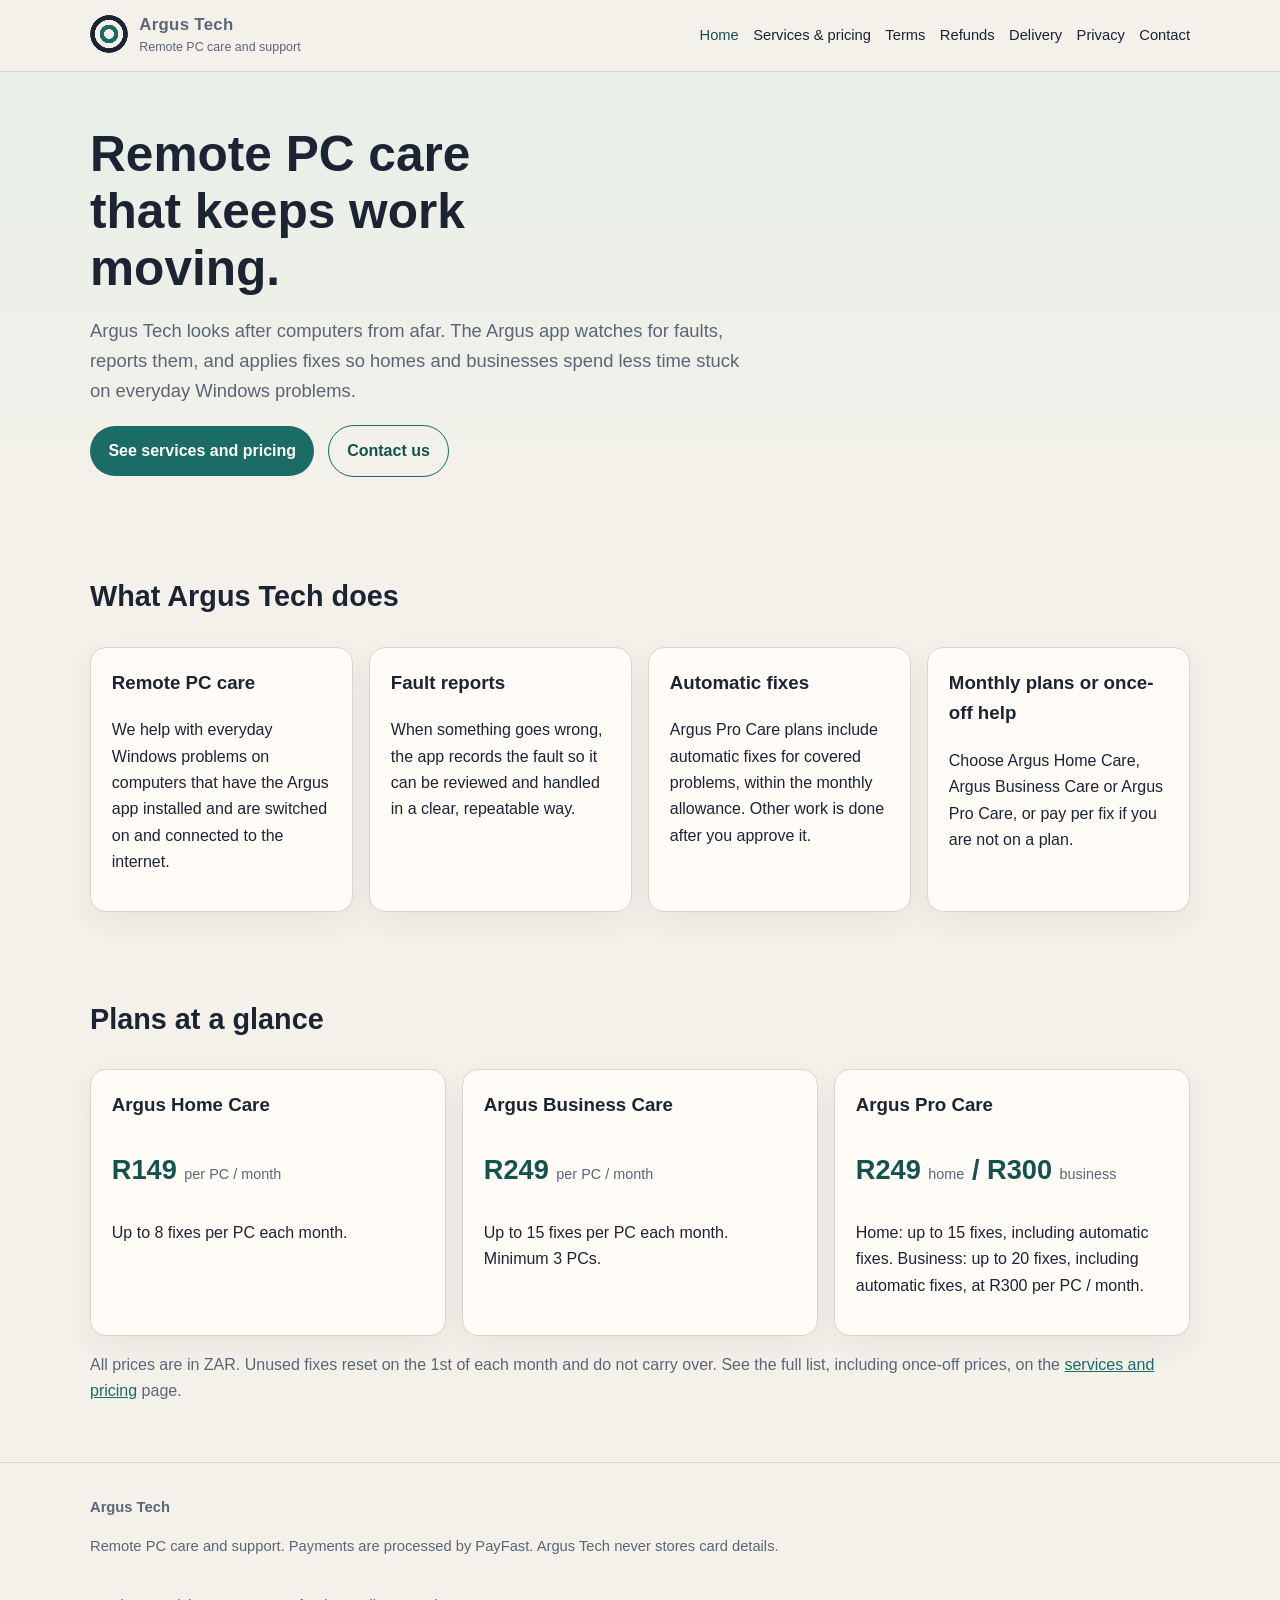
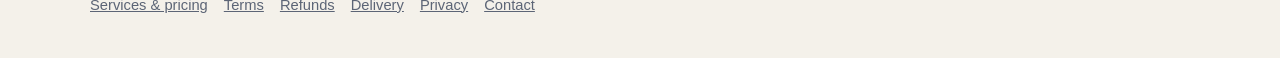
==== index.html @ 2437c5ed "Argus Tech website" ====
<!DOCTYPE html>
<html lang="en">
<head>
  <meta charset="utf-8">
  <meta name="viewport" content="width=device-width, initial-scale=1">
  <title>Home · Argus Tech</title>
  <meta name="description" content="Argus Tech provides remote PC care and support, fault reports, automatic fixes on Pro Care plans, and monthly or once-off help.">
  <meta name="robots" content="index,follow">
  <link rel="stylesheet" href="styles.css">
  <link rel="icon" href="favicon.svg" type="image/svg+xml">
</head>
<body>
  <header>
    <div class="wrap nav">
      <a class="brand" href="index.html">
        <span class="mark" aria-hidden="true"></span>
        <span><strong>Argus Tech</strong><span>Remote PC care and support</span></span>
      </a>
      <nav aria-label="Main"><ul><li><a href="index.html" aria-current="page">Home</a></li><li><a href="services.html">Services & pricing</a></li><li><a href="terms.html">Terms</a></li><li><a href="refunds.html">Refunds</a></li><li><a href="delivery.html">Delivery</a></li><li><a href="privacy.html">Privacy</a></li><li><a href="contact.html">Contact</a></li></ul></nav>
    </div>
  </header>
  
  <section class="hero" id="home">
    <div class="wrap">
      <h1>Remote PC care that keeps work moving.</h1>
      <p class="lead">Argus Tech looks after computers from afar. The Argus app watches for faults, reports them, and applies fixes so homes and businesses spend less time stuck on everyday Windows problems.</p>
      <p><a class="cta" href="services.html">See services and pricing</a> &nbsp; <a class="cta secondary" href="contact.html">Contact us</a></p>
    </div>
  </section>
  <section class="section">
    <div class="wrap">
      <h2>What Argus Tech does</h2>
      <div class="grid cards">
        <article class="card"><h3>Remote PC care</h3><p>We help with everyday Windows problems on computers that have the Argus app installed and are switched on and connected to the internet.</p></article>
        <article class="card"><h3>Fault reports</h3><p>When something goes wrong, the app records the fault so it can be reviewed and handled in a clear, repeatable way.</p></article>
        <article class="card"><h3>Automatic fixes</h3><p>Argus Pro Care plans include automatic fixes for covered problems, within the monthly allowance. Other work is done after you approve it.</p></article>
        <article class="card"><h3>Monthly plans or once-off help</h3><p>Choose Argus Home Care, Argus Business Care or Argus Pro Care, or pay per fix if you are not on a plan.</p></article>
      </div>
    </div>
  </section>
  <section class="section">
    <div class="wrap">
      <h2>Plans at a glance</h2>
      <div class="grid cards">
        <article class="plan"><h3>Argus Home Care</h3><p class="price">R149 <small>per PC / month</small></p><p>Up to 8 fixes per PC each month.</p></article>
        <article class="plan"><h3>Argus Business Care</h3><p class="price">R249 <small>per PC / month</small></p><p>Up to 15 fixes per PC each month. Minimum 3 PCs.</p></article>
        <article class="plan"><h3>Argus Pro Care</h3><p class="price">R249 <small>home</small> / R300 <small>business</small></p><p>Home: up to 15 fixes, including automatic fixes. Business: up to 20 fixes, including automatic fixes, at R300 per PC / month.</p></article>
      </div>
      <p class="muted">All prices are in ZAR. Unused fixes reset on the 1st of each month and do not carry over. See the full list, including once-off prices, on the <a href="services.html">services and pricing</a> page.</p>
    </div>
  </section>

  <footer>
    <div class="wrap foot">
      <div>
        <strong>Argus Tech</strong>
        <p>Remote PC care and support. Payments are processed by PayFast. Argus Tech never stores card details.</p>
      </div>
      <div class="policies">
        <a href="services.html">Services &amp; pricing</a>
        <a href="terms.html">Terms</a>
        <a href="refunds.html">Refunds</a>
        <a href="delivery.html">Delivery</a>
        <a href="privacy.html">Privacy</a>
        <a href="contact.html">Contact</a>
      </div>
    </div>
  </footer>
</body>
</html>
---- styles.css ----
:root {
  --bg: #f4f1ea;
  --bg-alt: #ece7dc;
  --ink: #1c2433;
  --muted: #5c6576;
  --accent: #1b6b66;
  --accent-dark: #14524e;
  --card: #fffcf7;
  --line: #ddd5c6;
  --gold: #b8892a;
  --shadow: 0 10px 30px rgba(28, 36, 51, 0.06);
}
* { box-sizing: border-box; }
html { scroll-behavior: smooth; }
body {
  margin: 0;
  font-family: "Segoe UI", "Helvetica Neue", Arial, sans-serif;
  color: var(--ink);
  background: var(--bg);
  line-height: 1.65;
}
a { color: var(--accent); }
img { max-width: 100%; }
.wrap { width: min(1100px, calc(100% - 2.4rem)); margin: 0 auto; }
header {
  position: sticky; top: 0; z-index: 20;
  background: rgba(244,241,234,0.92);
  backdrop-filter: blur(10px);
  border-bottom: 1px solid var(--line);
}
.nav {
  display: flex; align-items: center; justify-content: space-between;
  gap: 1rem; padding: 0.85rem 0;
}
.brand { display: flex; align-items: center; gap: 0.7rem; text-decoration: none; color: inherit; }
.mark {
  width: 38px; height: 38px; border-radius: 50%;
  background:
    radial-gradient(circle at 50% 50%, #f4f1ea 0 18%, transparent 19%),
    radial-gradient(circle at 50% 50%, var(--accent) 0 34%, transparent 35%),
    radial-gradient(circle at 50% 50%, #f4f1ea 0 52%, transparent 53%),
    radial-gradient(circle at 50% 50%, var(--ink) 0 70%, transparent 71%);
  flex: 0 0 auto;
}
.brand strong { display: block; font-size: 1.05rem; letter-spacing: 0.02em; }
.brand span { display: block; color: var(--muted); font-size: 0.78rem; margin-top: -0.15rem; }
nav ul { display: flex; flex-wrap: wrap; gap: 0.35rem 0.9rem; list-style: none; padding: 0; margin: 0; }
nav a { text-decoration: none; color: var(--ink); font-size: 0.92rem; }
nav a:hover, nav a[aria-current="page"] { color: var(--accent-dark); }
.hero {
  padding: 3.4rem 0 2.4rem;
  background: linear-gradient(180deg, #e7efe8 0%, var(--bg) 100%);
}
.hero h1 { font-size: clamp(2rem, 4vw, 3.1rem); line-height: 1.15; margin: 0 0 0.8rem; max-width: 16ch; }
.lead { font-size: 1.15rem; color: var(--muted); max-width: 42rem; }
.grid { display: grid; gap: 1rem; }
.cards { grid-template-columns: repeat(auto-fit, minmax(230px, 1fr)); margin: 1.6rem 0 0; }
.card, .plan, article.panel {
  background: var(--card);
  border: 1px solid var(--line);
  border-radius: 16px;
  padding: 1.25rem 1.3rem;
  box-shadow: var(--shadow);
}
.card h3, .plan h3 { margin-top: 0; }
.price { font-size: 1.7rem; font-weight: 700; color: var(--accent-dark); }
.price small { font-size: 0.9rem; font-weight: 500; color: var(--muted); }
.muted { color: var(--muted); }
.section { padding: 2.6rem 0; }
.section h2 { font-size: 1.8rem; margin: 0 0 0.8rem; }
.note {
  background: var(--bg-alt);
  border-left: 4px solid var(--accent);
  padding: 0.9rem 1rem;
  border-radius: 0 12px 12px 0;
}
table { width: 100%; border-collapse: collapse; background: var(--card); border-radius: 12px; overflow: hidden; }
th, td { text-align: left; padding: 0.75rem 0.85rem; border-bottom: 1px solid var(--line); vertical-align: top; }
th { background: #e8efe8; font-weight: 600; }
.cta { display: inline-block; background: var(--accent); color: #fff; text-decoration: none; padding: 0.75rem 1.15rem; border-radius: 999px; font-weight: 600; }
.cta:hover { background: var(--accent-dark); }
.cta.secondary { background: transparent; color: var(--accent-dark); border: 1px solid var(--accent); }
footer { border-top: 1px solid var(--line); padding: 2rem 0 2.6rem; color: var(--muted); font-size: 0.92rem; }
.foot { display: flex; flex-wrap: wrap; gap: 1.2rem; justify-content: space-between; }
.policies { display: flex; flex-wrap: wrap; gap: 0.7rem 1rem; }
.policies a { color: var(--muted); }
@media (max-width: 720px) {
  .nav { flex-direction: column; align-items: flex-start; }
  .hero { padding-top: 2rem; }
  table { font-size: 0.92rem; }
}
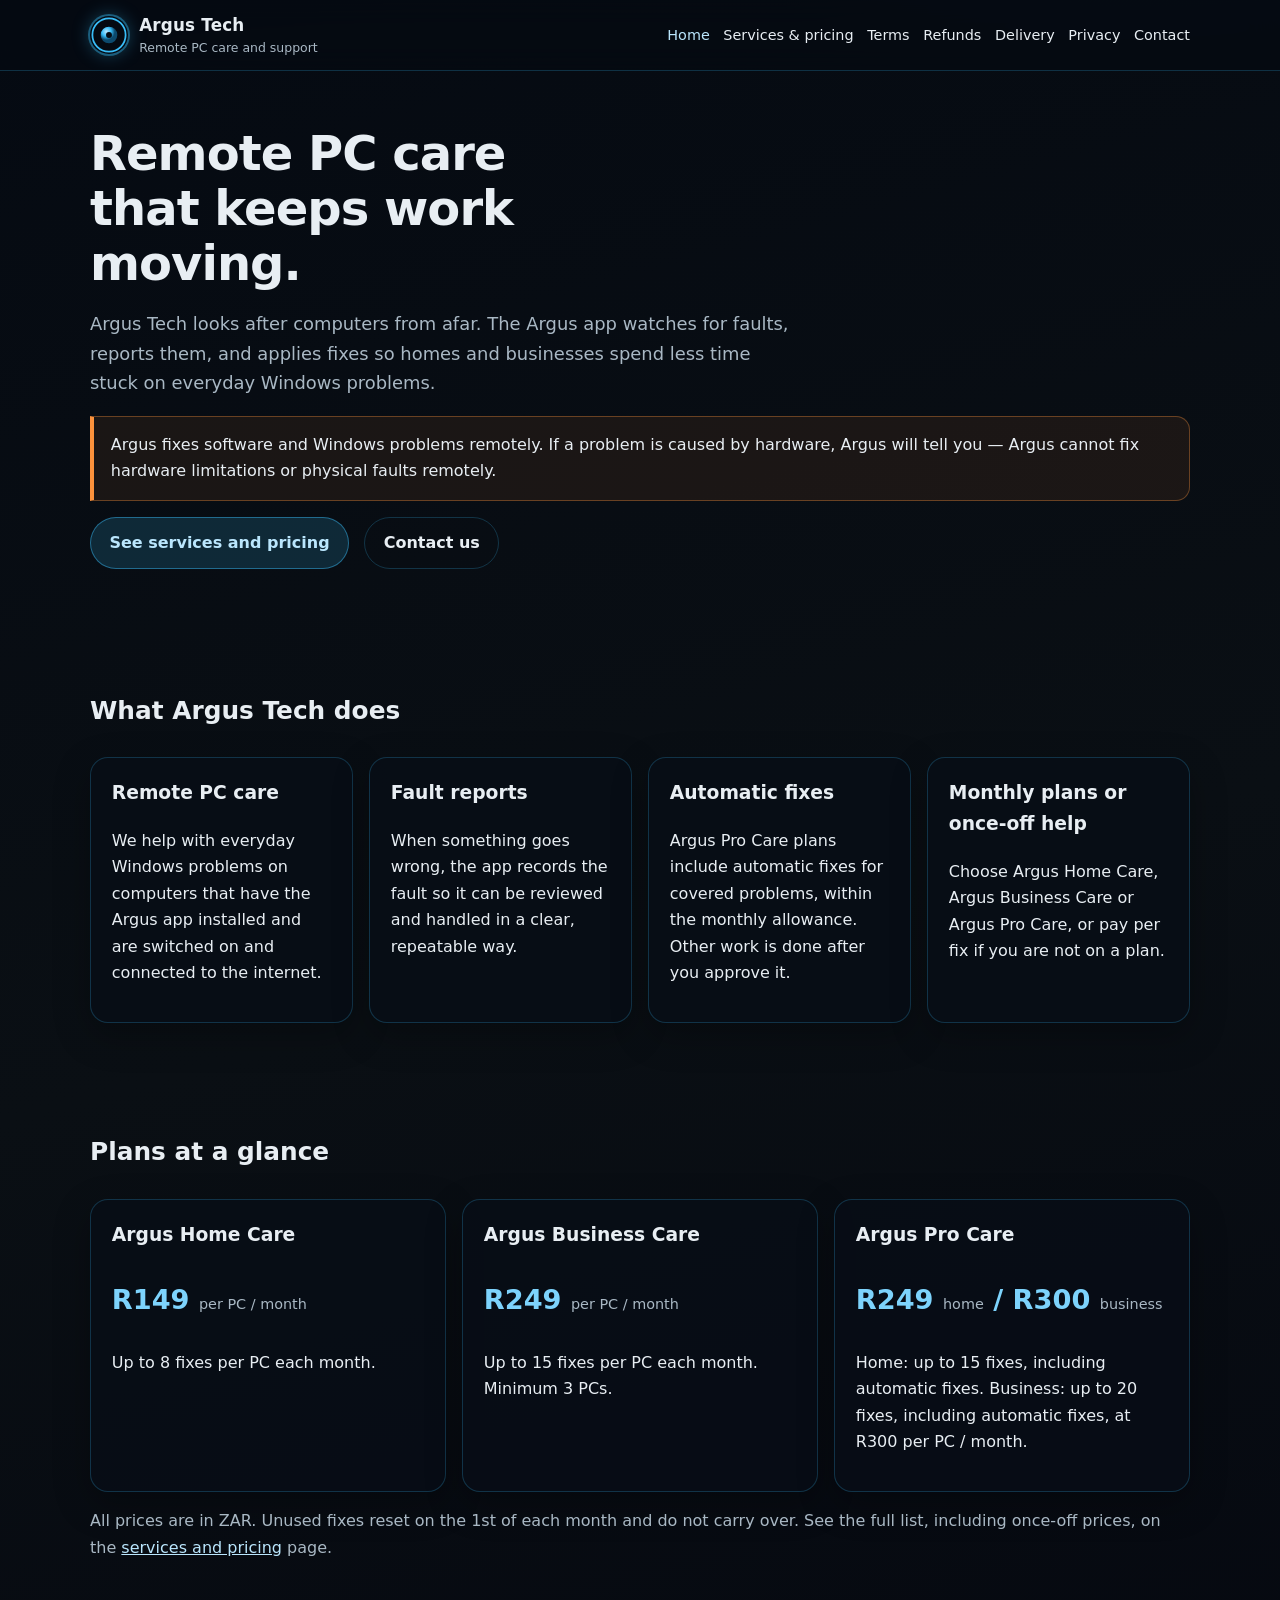
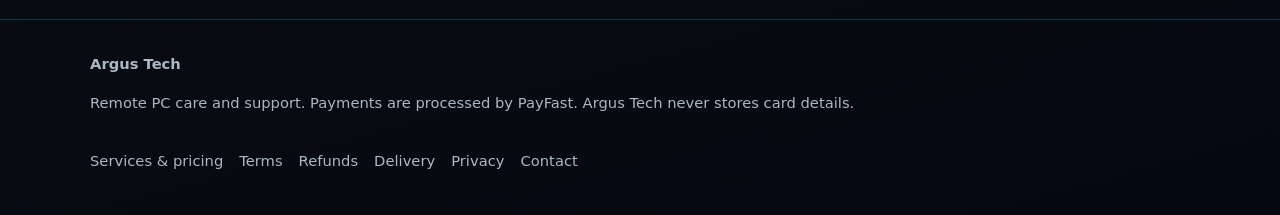
==== commit 1500d33b: "Argus blue theme, hardware note, new contact email" ====
--- a/index.html
+++ b/index.html
@@ -3,6 +3,7 @@
 <head>
   <meta charset="utf-8">
   <meta name="viewport" content="width=device-width, initial-scale=1">
+  <meta name="theme-color" content="#0a0f14">
   <title>Home · Argus Tech</title>
   <meta name="description" content="Argus Tech provides remote PC care and support, fault reports, automatic fixes on Pro Care plans, and monthly or once-off help.">
   <meta name="robots" content="index,follow">
@@ -13,17 +14,18 @@
   <header>
     <div class="wrap nav">
       <a class="brand" href="index.html">
-        <span class="mark" aria-hidden="true"></span>
-        <span><strong>Argus Tech</strong><span>Remote PC care and support</span></span>
+        <img class="logo" src="logo.svg" width="38" height="38" alt="">
+        <span><strong>Argus Tech</strong><span class="tag">Remote PC care and support</span></span>
       </a>
       <nav aria-label="Main"><ul><li><a href="index.html" aria-current="page">Home</a></li><li><a href="services.html">Services & pricing</a></li><li><a href="terms.html">Terms</a></li><li><a href="refunds.html">Refunds</a></li><li><a href="delivery.html">Delivery</a></li><li><a href="privacy.html">Privacy</a></li><li><a href="contact.html">Contact</a></li></ul></nav>
     </div>
   </header>
-  
+
   <section class="hero" id="home">
     <div class="wrap">
       <h1>Remote PC care that keeps work moving.</h1>
       <p class="lead">Argus Tech looks after computers from afar. The Argus app watches for faults, reports them, and applies fixes so homes and businesses spend less time stuck on everyday Windows problems.</p>
+      <p class="note hardware">Argus fixes software and Windows problems remotely. If a problem is caused by hardware, Argus will tell you — Argus cannot fix hardware limitations or physical faults remotely.</p>
       <p><a class="cta" href="services.html">See services and pricing</a> &nbsp; <a class="cta secondary" href="contact.html">Contact us</a></p>
     </div>
   </section>
--- a/styles.css
+++ b/styles.css
@@ -1,90 +1,150 @@
-
+/* Argus Tech public site — blue palette from the Argus agent icon
+   and UI (ArgusTech.ico, agent_ui.html --accent-2 / --bg) and the
+   named Argus sky token in argus-room-skin.css. System fonts only;
+   no external stylesheets or tracking. */
 :root {
-  --bg: #f4f1ea;
-  --bg-alt: #ece7dc;
-  --ink: #1c2433;
-  --muted: #5c6576;
-  --accent: #1b6b66;
-  --accent-dark: #14524e;
-  --card: #fffcf7;
-  --line: #ddd5c6;
-  --gold: #b8892a;
-  --shadow: 0 10px 30px rgba(28, 36, 51, 0.06);
+  --bg0: #050a12;
+  --bg1: #0a0f14;
+  --ink: #e8eef3;
+  --dim: #a9b8c4;
+  --accent: #38bdf8;
+  --accent2: #7dd3fc;
+  --sky: #38bdf8;
+  --warn: #fb923c;
+  --gold: #f5b93c;
+  --line: rgba(56, 189, 248, 0.22);
+  --panel: rgba(8, 14, 22, 0.92);
+  --card: rgba(8, 14, 22, 0.88);
+  --mint: #bae6fd;
+  --font: system-ui, -apple-system, "Segoe UI", Roboto, sans-serif;
+  --radius: 18px;
+  --shadow: 0 12px 36px rgba(0, 0, 0, 0.28);
 }
 * { box-sizing: border-box; }
 html { scroll-behavior: smooth; }
 body {
   margin: 0;
-  font-family: "Segoe UI", "Helvetica Neue", Arial, sans-serif;
+  font-family: var(--font);
   color: var(--ink);
-  background: var(--bg);
+  background:
+    radial-gradient(1000px 480px at 88% -12%, rgba(56, 189, 248, 0.16), transparent 58%),
+    radial-gradient(820px 420px at -10% 110%, rgba(56, 189, 248, 0.08), transparent 55%),
+    linear-gradient(165deg, var(--bg0), var(--bg1) 52%, #050810);
   line-height: 1.65;
+  min-height: 100vh;
 }
-a { color: var(--accent); }
-img { max-width: 100%; }
+a { color: var(--mint); }
+a:hover { color: var(--accent2); }
+img { max-width: 100%; height: auto; }
 .wrap { width: min(1100px, calc(100% - 2.4rem)); margin: 0 auto; }
 header {
   position: sticky; top: 0; z-index: 20;
-  background: rgba(244,241,234,0.92);
-  backdrop-filter: blur(10px);
+  background: rgba(5, 10, 18, 0.82);
+  backdrop-filter: blur(14px);
   border-bottom: 1px solid var(--line);
 }
 .nav {
   display: flex; align-items: center; justify-content: space-between;
-  gap: 1rem; padding: 0.85rem 0;
+  gap: 1rem; padding: 0.75rem 0;
 }
 .brand { display: flex; align-items: center; gap: 0.7rem; text-decoration: none; color: inherit; }
+.brand img.logo, .mark {
+  width: 38px; height: 38px; border-radius: 50%;
+  flex: 0 0 auto;
+  box-shadow: 0 0 0 2px rgba(56, 189, 248, 0.4), 0 0 18px rgba(56, 189, 248, 0.35);
+}
 .mark {
-  width: 38px; height: 38px; border-radius: 50%;
-  background:
-    radial-gradient(circle at 50% 50%, #f4f1ea 0 18%, transparent 19%),
-    radial-gradient(circle at 50% 50%, var(--accent) 0 34%, transparent 35%),
-    radial-gradient(circle at 50% 50%, #f4f1ea 0 52%, transparent 53%),
-    radial-gradient(circle at 50% 50%, var(--ink) 0 70%, transparent 71%);
-  flex: 0 0 auto;
+  background: radial-gradient(circle at 35% 30%, #bae6fd, #38bdf8 52%, #0c4a6e);
+  position: relative;
 }
-.brand strong { display: block; font-size: 1.05rem; letter-spacing: 0.02em; }
-.brand span { display: block; color: var(--muted); font-size: 0.78rem; margin-top: -0.15rem; }
-nav ul { display: flex; flex-wrap: wrap; gap: 0.35rem 0.9rem; list-style: none; padding: 0; margin: 0; }
-nav a { text-decoration: none; color: var(--ink); font-size: 0.92rem; }
-nav a:hover, nav a[aria-current="page"] { color: var(--accent-dark); }
+.mark::before {
+  content: "";
+  position: absolute;
+  inset: 28%;
+  border-radius: 50%;
+  background: #050a12;
+}
+.brand strong { display: block; font-size: 1.05rem; letter-spacing: 0.01em; font-weight: 700; }
+.brand span.tag { display: block; color: var(--dim); font-size: 0.78rem; margin-top: -0.12rem; }
+nav ul { display: flex; flex-wrap: wrap; gap: 0.35rem 0.85rem; list-style: none; padding: 0; margin: 0; }
+nav a { text-decoration: none; color: var(--ink); font-size: 0.9rem; }
+nav a:hover, nav a[aria-current="page"] { color: var(--mint); }
 .hero {
   padding: 3.4rem 0 2.4rem;
-  background: linear-gradient(180deg, #e7efe8 0%, var(--bg) 100%);
 }
-.hero h1 { font-size: clamp(2rem, 4vw, 3.1rem); line-height: 1.15; margin: 0 0 0.8rem; max-width: 16ch; }
-.lead { font-size: 1.15rem; color: var(--muted); max-width: 42rem; }
+.hero h1, .section h1 {
+  font-size: clamp(2rem, 4vw, 3rem);
+  line-height: 1.15;
+  margin: 0 0 0.8rem;
+  letter-spacing: -0.02em;
+}
+.hero h1 { max-width: 16ch; }
+.lead { font-size: 1.12rem; color: var(--dim); max-width: 44rem; }
 .grid { display: grid; gap: 1rem; }
 .cards { grid-template-columns: repeat(auto-fit, minmax(230px, 1fr)); margin: 1.6rem 0 0; }
 .card, .plan, article.panel {
-  background: var(--card);
+  background: var(--panel);
   border: 1px solid var(--line);
-  border-radius: 16px;
+  border-radius: var(--radius);
   padding: 1.25rem 1.3rem;
   box-shadow: var(--shadow);
 }
 .card h3, .plan h3 { margin-top: 0; }
-.price { font-size: 1.7rem; font-weight: 700; color: var(--accent-dark); }
-.price small { font-size: 0.9rem; font-weight: 500; color: var(--muted); }
-.muted { color: var(--muted); }
+.price { font-size: 1.7rem; font-weight: 700; color: var(--accent2); }
+.price small { font-size: 0.9rem; font-weight: 500; color: var(--dim); }
+.muted { color: var(--dim); }
 .section { padding: 2.6rem 0; }
-.section h2 { font-size: 1.8rem; margin: 0 0 0.8rem; }
+.section h2 { font-size: 1.55rem; margin: 1.6rem 0 0.8rem; }
+.section > .wrap > h1 + .lead { margin-top: 0; }
 .note {
-  background: var(--bg-alt);
+  background: rgba(56, 189, 248, 0.08);
   border-left: 4px solid var(--accent);
-  padding: 0.9rem 1rem;
-  border-radius: 0 12px 12px 0;
+  border: 1px solid var(--line);
+  border-left: 4px solid var(--accent);
+  padding: 0.95rem 1.05rem;
+  border-radius: 0 14px 14px 0;
+  color: var(--ink);
 }
-table { width: 100%; border-collapse: collapse; background: var(--card); border-radius: 12px; overflow: hidden; }
+.note.hardware, .hardware {
+  background: rgba(251, 146, 60, 0.08);
+  border: 1px solid rgba(251, 146, 60, 0.35);
+  border-left: 4px solid var(--warn);
+  color: var(--ink);
+}
+.note strong, .hardware strong { color: #fdba74; }
+table { width: 100%; border-collapse: collapse; background: var(--panel); border-radius: 14px; overflow: hidden; border: 1px solid var(--line); }
 th, td { text-align: left; padding: 0.75rem 0.85rem; border-bottom: 1px solid var(--line); vertical-align: top; }
-th { background: #e8efe8; font-weight: 600; }
-.cta { display: inline-block; background: var(--accent); color: #fff; text-decoration: none; padding: 0.75rem 1.15rem; border-radius: 999px; font-weight: 600; }
-.cta:hover { background: var(--accent-dark); }
-.cta.secondary { background: transparent; color: var(--accent-dark); border: 1px solid var(--accent); }
-footer { border-top: 1px solid var(--line); padding: 2rem 0 2.6rem; color: var(--muted); font-size: 0.92rem; }
+th { background: rgba(56, 189, 248, 0.12); font-weight: 600; color: var(--mint); }
+tr:last-child td { border-bottom: 0; }
+.cta {
+  display: inline-block;
+  background: rgba(56, 189, 248, 0.16);
+  color: var(--mint);
+  text-decoration: none;
+  padding: 0.75rem 1.15rem;
+  border-radius: 999px;
+  font-weight: 650;
+  border: 1px solid rgba(56, 189, 248, 0.45);
+}
+.cta:hover { background: rgba(56, 189, 248, 0.26); color: #fff; }
+.cta.secondary {
+  background: transparent;
+  color: var(--ink);
+  border: 1px solid var(--line);
+}
+.cta.secondary:hover { border-color: rgba(56, 189, 248, 0.45); color: var(--mint); }
+footer {
+  border-top: 1px solid var(--line);
+  padding: 2rem 0 2.6rem;
+  color: var(--dim);
+  font-size: 0.92rem;
+}
 .foot { display: flex; flex-wrap: wrap; gap: 1.2rem; justify-content: space-between; }
 .policies { display: flex; flex-wrap: wrap; gap: 0.7rem 1rem; }
-.policies a { color: var(--muted); }
+.policies a { color: var(--dim); text-decoration: none; }
+.policies a:hover { color: var(--mint); }
+article.panel h1 { font-size: clamp(1.7rem, 3vw, 2.3rem); }
+article.panel h2 { font-size: 1.2rem; margin-top: 1.4rem; color: var(--mint); }
 @media (max-width: 720px) {
   .nav { flex-direction: column; align-items: flex-start; }
   .hero { padding-top: 2rem; }
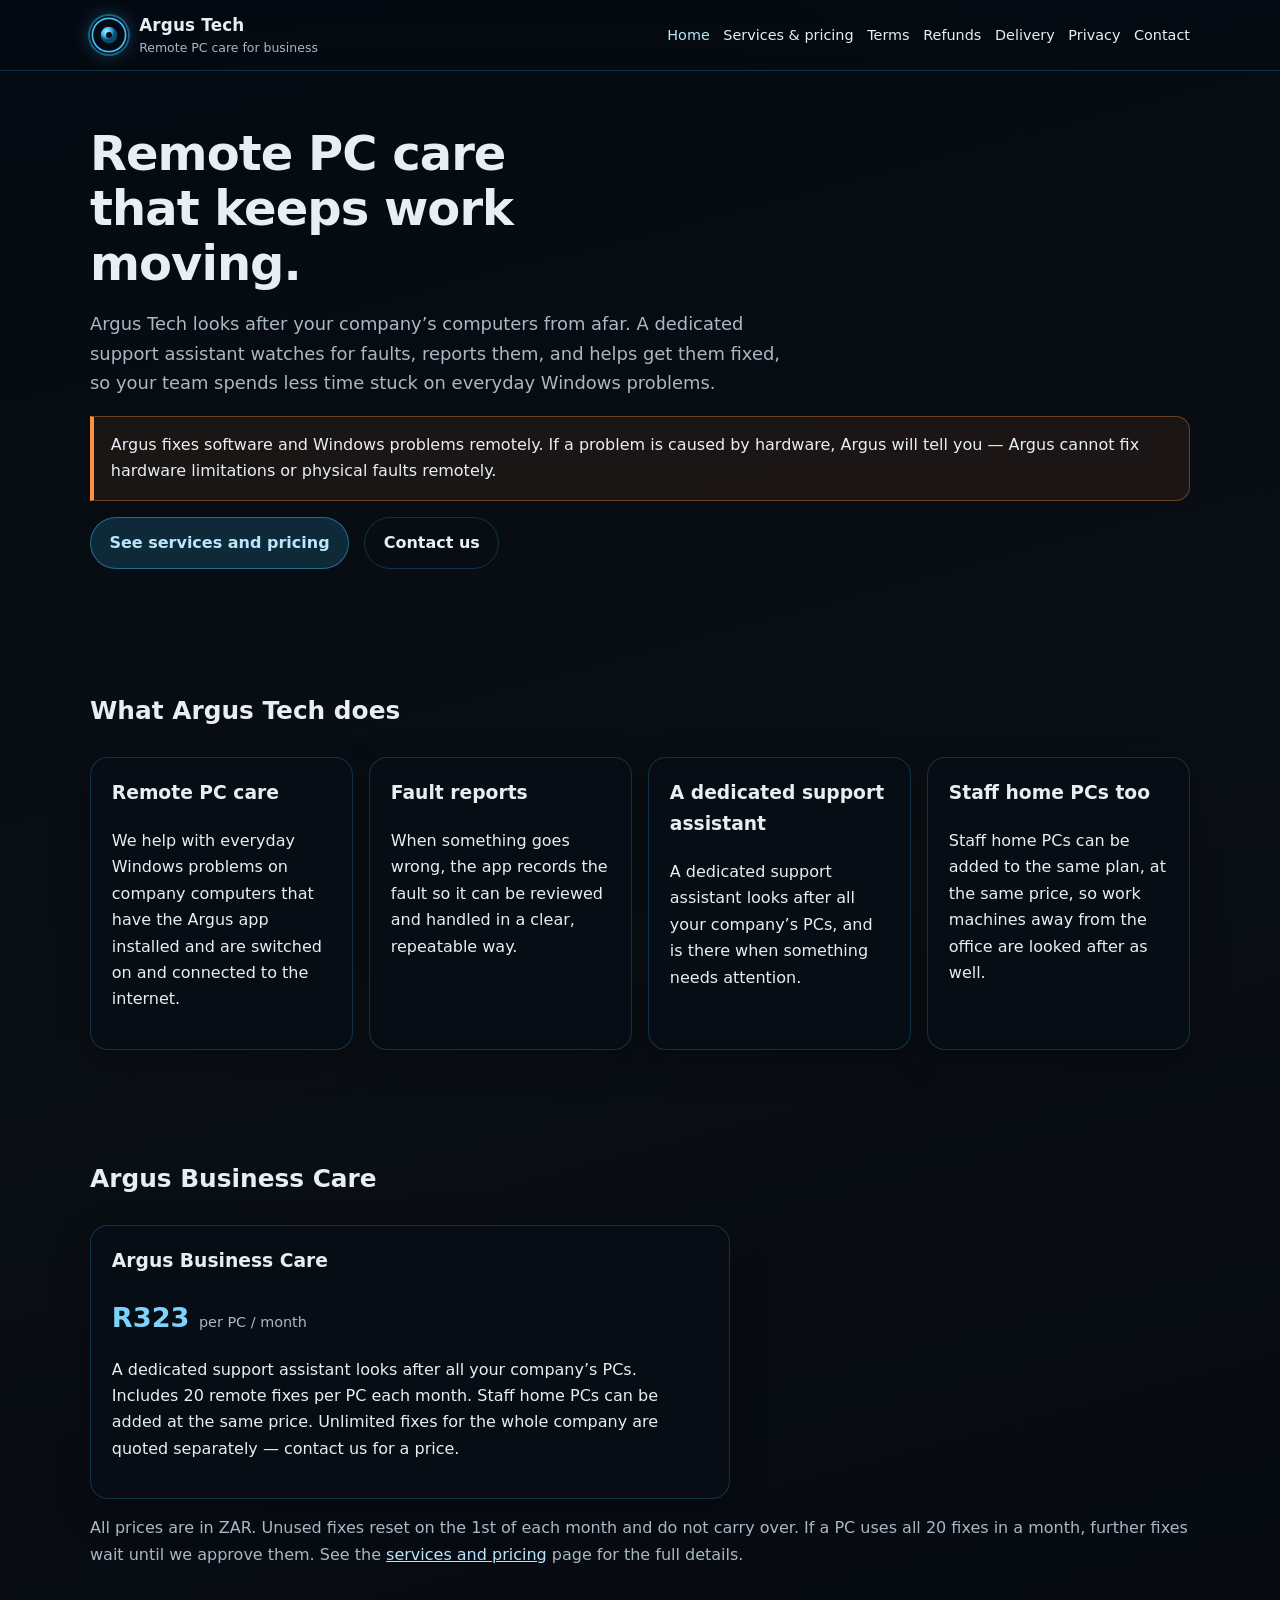
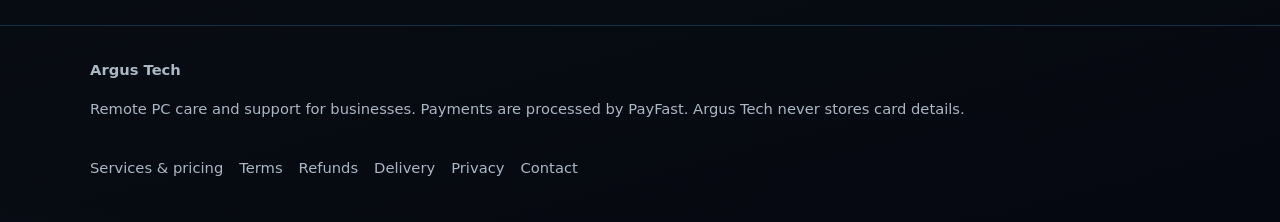
==== commit 095b4a54: "Offer only Argus Business Care at R323 per PC Replace the old public plans and once-off price list w" ====
--- a/index.html
+++ b/index.html
@@ -5,7 +5,7 @@
   <meta name="viewport" content="width=device-width, initial-scale=1">
   <meta name="theme-color" content="#0a0f14">
   <title>Home · Argus Tech</title>
-  <meta name="description" content="Argus Tech provides remote PC care and support, fault reports, automatic fixes on Pro Care plans, and monthly or once-off help.">
+  <meta name="description" content="Argus Tech provides remote PC care for businesses. Argus Business Care looks after your company's PCs from afar, at R323 per PC per month, with 20 remote fixes per PC.">
   <meta name="robots" content="index,follow">
   <link rel="stylesheet" href="styles.css">
   <link rel="icon" href="favicon.svg" type="image/svg+xml">
@@ -15,7 +15,7 @@
     <div class="wrap nav">
       <a class="brand" href="index.html">
         <img class="logo" src="logo.svg" width="38" height="38" alt="">
-        <span><strong>Argus Tech</strong><span class="tag">Remote PC care and support</span></span>
+        <span><strong>Argus Tech</strong><span class="tag">Remote PC care for business</span></span>
       </a>
       <nav aria-label="Main"><ul><li><a href="index.html" aria-current="page">Home</a></li><li><a href="services.html">Services & pricing</a></li><li><a href="terms.html">Terms</a></li><li><a href="refunds.html">Refunds</a></li><li><a href="delivery.html">Delivery</a></li><li><a href="privacy.html">Privacy</a></li><li><a href="contact.html">Contact</a></li></ul></nav>
     </div>
@@ -24,7 +24,7 @@
   <section class="hero" id="home">
     <div class="wrap">
       <h1>Remote PC care that keeps work moving.</h1>
-      <p class="lead">Argus Tech looks after computers from afar. The Argus app watches for faults, reports them, and applies fixes so homes and businesses spend less time stuck on everyday Windows problems.</p>
+      <p class="lead">Argus Tech looks after your company’s computers from afar. A dedicated support assistant watches for faults, reports them, and helps get them fixed, so your team spends less time stuck on everyday Windows problems.</p>
       <p class="note hardware">Argus fixes software and Windows problems remotely. If a problem is caused by hardware, Argus will tell you — Argus cannot fix hardware limitations or physical faults remotely.</p>
       <p><a class="cta" href="services.html">See services and pricing</a> &nbsp; <a class="cta secondary" href="contact.html">Contact us</a></p>
     </div>
@@ -33,22 +33,24 @@
     <div class="wrap">
       <h2>What Argus Tech does</h2>
       <div class="grid cards">
-        <article class="card"><h3>Remote PC care</h3><p>We help with everyday Windows problems on computers that have the Argus app installed and are switched on and connected to the internet.</p></article>
+        <article class="card"><h3>Remote PC care</h3><p>We help with everyday Windows problems on company computers that have the Argus app installed and are switched on and connected to the internet.</p></article>
         <article class="card"><h3>Fault reports</h3><p>When something goes wrong, the app records the fault so it can be reviewed and handled in a clear, repeatable way.</p></article>
-        <article class="card"><h3>Automatic fixes</h3><p>Argus Pro Care plans include automatic fixes for covered problems, within the monthly allowance. Other work is done after you approve it.</p></article>
-        <article class="card"><h3>Monthly plans or once-off help</h3><p>Choose Argus Home Care, Argus Business Care or Argus Pro Care, or pay per fix if you are not on a plan.</p></article>
+        <article class="card"><h3>A dedicated support assistant</h3><p>A dedicated support assistant looks after all your company’s PCs, and is there when something needs attention.</p></article>
+        <article class="card"><h3>Staff home PCs too</h3><p>Staff home PCs can be added to the same plan, at the same price, so work machines away from the office are looked after as well.</p></article>
       </div>
     </div>
   </section>
   <section class="section">
     <div class="wrap">
-      <h2>Plans at a glance</h2>
-      <div class="grid cards">
-        <article class="plan"><h3>Argus Home Care</h3><p class="price">R149 <small>per PC / month</small></p><p>Up to 8 fixes per PC each month.</p></article>
-        <article class="plan"><h3>Argus Business Care</h3><p class="price">R249 <small>per PC / month</small></p><p>Up to 15 fixes per PC each month. Minimum 3 PCs.</p></article>
-        <article class="plan"><h3>Argus Pro Care</h3><p class="price">R249 <small>home</small> / R300 <small>business</small></p><p>Home: up to 15 fixes, including automatic fixes. Business: up to 20 fixes, including automatic fixes, at R300 per PC / month.</p></article>
+      <h2>Argus Business Care</h2>
+      <div class="grid cards feature-plan">
+        <article class="plan feature">
+          <h3>Argus Business Care</h3>
+          <p class="price">R323 <small>per PC / month</small></p>
+          <p>A dedicated support assistant looks after all your company’s PCs. Includes 20 remote fixes per PC each month. Staff home PCs can be added at the same price. Unlimited fixes for the whole company are quoted separately — contact us for a price.</p>
+        </article>
       </div>
-      <p class="muted">All prices are in ZAR. Unused fixes reset on the 1st of each month and do not carry over. See the full list, including once-off prices, on the <a href="services.html">services and pricing</a> page.</p>
+      <p class="muted">All prices are in ZAR. Unused fixes reset on the 1st of each month and do not carry over. If a PC uses all 20 fixes in a month, further fixes wait until we approve them. See the <a href="services.html">services and pricing</a> page for the full details.</p>
     </div>
   </section>
 
@@ -56,7 +58,7 @@
     <div class="wrap foot">
       <div>
         <strong>Argus Tech</strong>
-        <p>Remote PC care and support. Payments are processed by PayFast. Argus Tech never stores card details.</p>
+        <p>Remote PC care and support for businesses. Payments are processed by PayFast. Argus Tech never stores card details.</p>
       </div>
       <div class="policies">
         <a href="services.html">Services &amp; pricing</a>
--- a/styles.css
+++ b/styles.css
@@ -150,3 +150,9 @@
   .hero { padding-top: 2rem; }
   table { font-size: 0.92rem; }
 }
+
+/* Single Business Care card, not a multi-plan grid */
+.cards.feature-plan {
+  grid-template-columns: minmax(280px, 40rem);
+}
+.plan.feature .price { margin: 0.2rem 0 0.7rem; }
